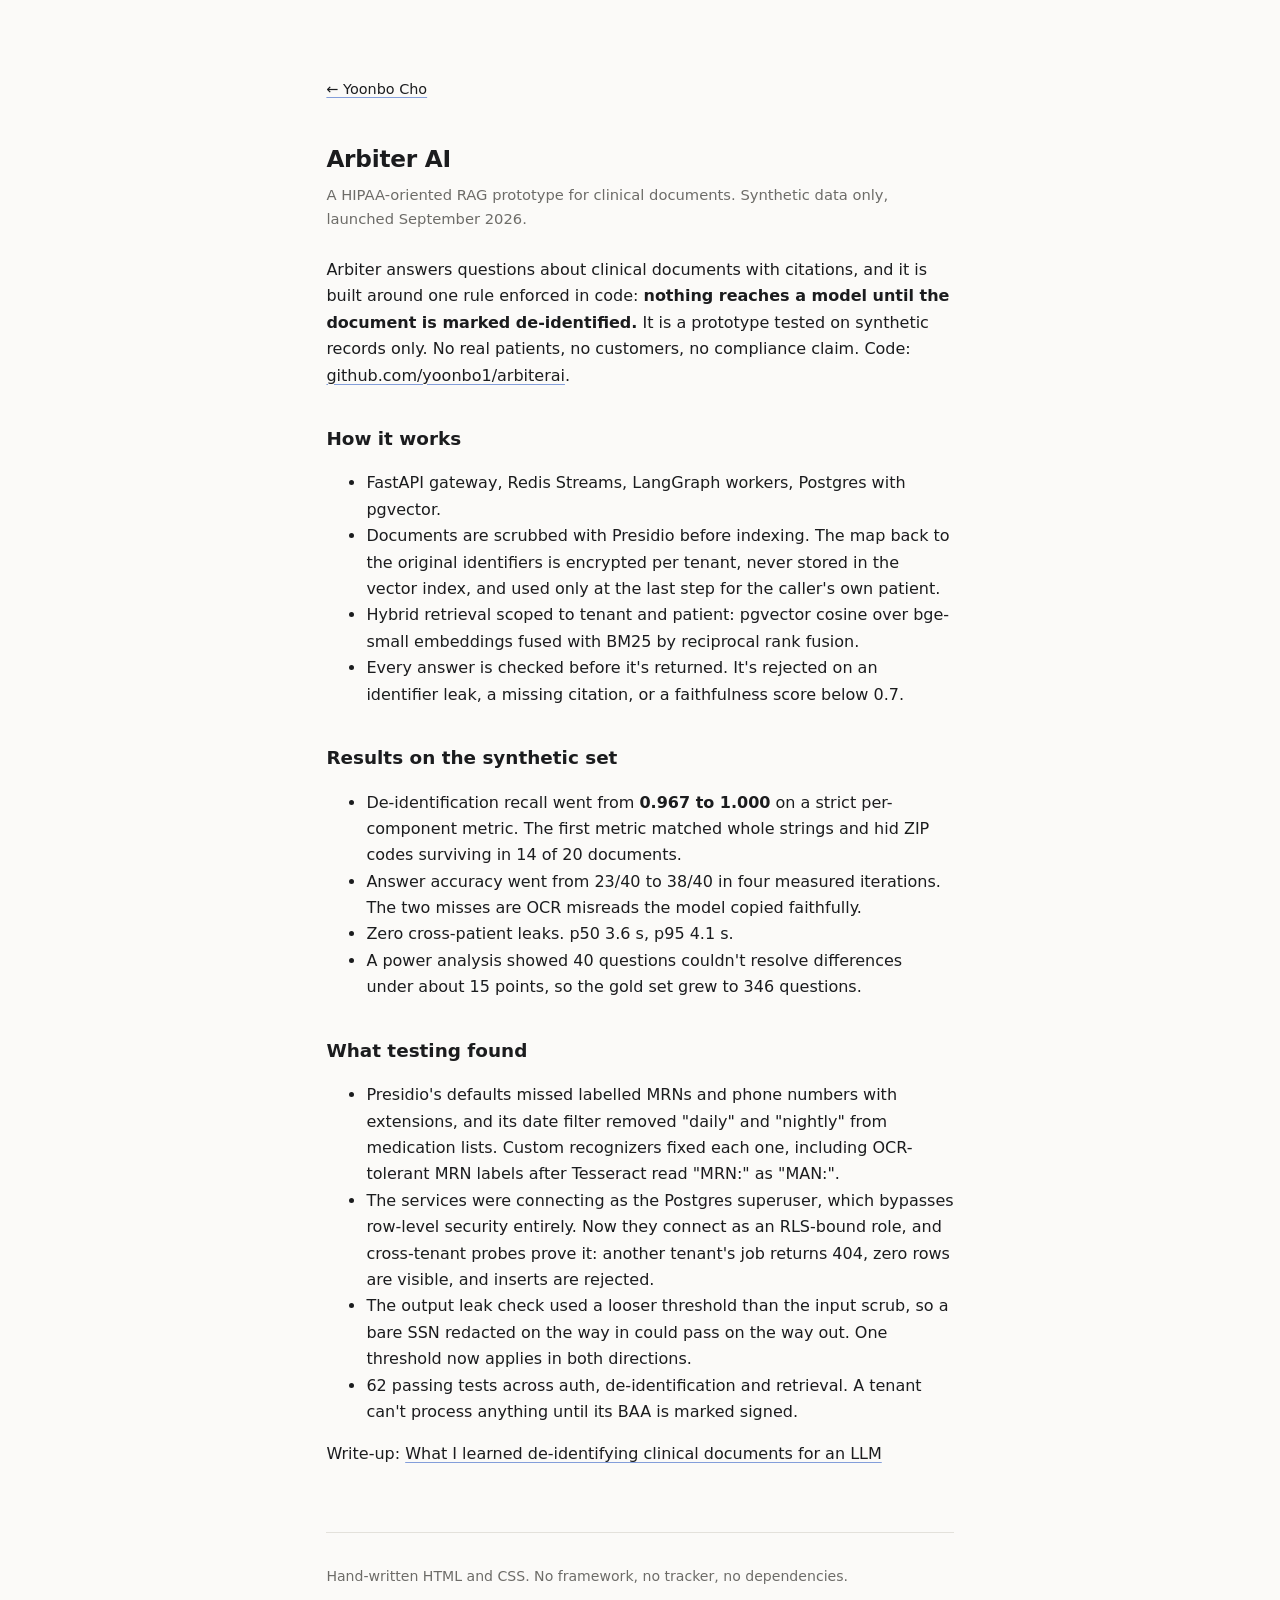
==== arbiter/index.html @ 9f5d555f "Add Arbiter and Everblue project pages" ====
<!doctype html>
<html lang="en">
<head>
<meta charset="utf-8">
<meta name="viewport" content="width=device-width, initial-scale=1">
<title>Arbiter AI — Yoonbo Cho</title>
<meta name="description" content="A HIPAA-oriented RAG prototype for clinical documents. Synthetic data only, launched September 2026.">
<link rel="canonical" href="https://yoonbo1.github.io/arbiter/">
<meta property="og:url" content="https://yoonbo1.github.io/arbiter/">
<link rel="alternate" type="application/rss+xml" title="Yoonbo Cho — writing" href="https://yoonbo1.github.io/rss.xml">
<link rel="icon" href="data:image/svg+xml,<svg xmlns='http://www.w3.org/2000/svg' viewBox='0 0 64 64'><rect width='64' height='64' rx='14' fill='%232255c4'/><text x='32' y='45' font-family='system-ui' font-size='38' font-weight='700' fill='white' text-anchor='middle'>Y</text></svg>">
<link rel="stylesheet" href="/styles.css">
</head>
<body>
<p class="crumb"><a href="/">&larr; Yoonbo Cho</a></p>
<article>
<h1>Arbiter AI</h1>
<p class="post-meta">A HIPAA-oriented RAG prototype for clinical documents. Synthetic data only, launched September 2026.</p>
<p>Arbiter answers questions about clinical documents with citations, and it is built around one rule enforced in code: <strong>nothing reaches a model until the document is marked de-identified.</strong> It is a prototype tested on synthetic records only. No real patients, no customers, no compliance claim. Code: <a href="https://github.com/yoonbo1/arbiterai">github.com/yoonbo1/arbiterai</a>.</p>
<h2>How it works</h2>
<ul><li>FastAPI gateway, Redis Streams, LangGraph workers, Postgres with pgvector.</li><li>Documents are scrubbed with Presidio before indexing. The map back to the original identifiers is encrypted per tenant, never stored in the vector index, and used only at the last step for the caller's own patient.</li><li>Hybrid retrieval scoped to tenant and patient: pgvector cosine over bge-small embeddings fused with BM25 by reciprocal rank fusion.</li><li>Every answer is checked before it's returned. It's rejected on an identifier leak, a missing citation, or a faithfulness score below 0.7.</li></ul>
<h2>Results on the synthetic set</h2>
<ul><li>De-identification recall went from <strong>0.967 to 1.000</strong> on a strict per-component metric. The first metric matched whole strings and hid ZIP codes surviving in 14 of 20 documents.</li><li>Answer accuracy went from 23/40 to 38/40 in four measured iterations. The two misses are OCR misreads the model copied faithfully.</li><li>Zero cross-patient leaks. p50 3.6 s, p95 4.1 s.</li><li>A power analysis showed 40 questions couldn't resolve differences under about 15 points, so the gold set grew to 346 questions.</li></ul>
<h2>What testing found</h2>
<ul><li>Presidio's defaults missed labelled MRNs and phone numbers with extensions, and its date filter removed "daily" and "nightly" from medication lists. Custom recognizers fixed each one, including OCR-tolerant MRN labels after Tesseract read "MRN:" as "MAN:".</li><li>The services were connecting as the Postgres superuser, which bypasses row-level security entirely. Now they connect as an RLS-bound role, and cross-tenant probes prove it: another tenant's job returns 404, zero rows are visible, and inserts are rejected.</li><li>The output leak check used a looser threshold than the input scrub, so a bare SSN redacted on the way in could pass on the way out. One threshold now applies in both directions.</li><li>62 passing tests across auth, de-identification and retrieval. A tenant can't process anything until its BAA is marked signed.</li></ul>
<p>Write-up: <a href="/writing/deidentifying-clinical-documents-for-an-llm/">What I learned de-identifying clinical documents for an LLM</a></p>
</article>
<footer>
  <p>Hand-written HTML and CSS. No framework, no tracker, no dependencies.</p>
</footer>
</body>
</html>
---- styles.css ----
/* Hand-written, no framework. Single column, text first, both color schemes. */

:root {
  --bg: #fbfaf8;
  --text: #1b1c1e;
  --muted: #6d6c68;
  --hairline: #e3e1db;
  --accent: #2255c4;
  --accent-soft: #dce6fa;
  --open: #2e8f5b;
  --code-bg: #f1efe9;
}
@media (prefers-color-scheme: dark) {
  :root {
    --bg: #111214;
    --text: #e7e5df;
    --muted: #98968f;
    --hairline: #2a2b2e;
    --accent: #92b2f2;
    --accent-soft: #1d2a45;
    --open: #57bd85;
    --code-bg: #1b1c20;
  }
}

* { box-sizing: border-box; }
html { color-scheme: light dark; }
body {
  margin: 0 auto;
  padding: 4rem 1.4rem 3rem;
  max-width: 42rem;
  background: var(--bg);
  color: var(--text);
  font: 16px/1.65 system-ui, -apple-system, "Segoe UI", sans-serif;
  -webkit-font-smoothing: antialiased;
}

h1 { font-size: 1.5rem; margin: 0 0 0.4rem; letter-spacing: -0.01em; }
.intro { margin: 0 0 1.4rem; font-size: 1.06rem; }

.status {
  display: flex;
  gap: 0.6rem;
  align-items: baseline;
  margin: 0;
  padding: 0.7rem 0.95rem;
  border: 1px solid var(--hairline);
  border-radius: 8px;
  font-size: 0.95rem;
}
.dot {
  flex: none;
  width: 0.5rem;
  height: 0.5rem;
  border-radius: 50%;
  background: var(--open);
  align-self: center;
}
.links { margin: 0.9rem 0 0; font-size: 0.95rem; }

section { margin-top: 3rem; }
h2 {
  font-size: 0.8rem;
  font-weight: 600;
  letter-spacing: 0.14em;
  text-transform: uppercase;
  color: var(--muted);
  margin: 0 0 0.8rem;
}
p { margin: 0.85rem 0; }
.meta { color: var(--muted); font-size: 0.9rem; margin-top: -0.45rem; }

a {
  color: inherit;
  text-decoration: underline;
  text-decoration-thickness: 1px;
  text-underline-offset: 3px;
  text-decoration-color: color-mix(in srgb, var(--accent) 55%, transparent);
}
a:hover { color: var(--accent); text-decoration-color: var(--accent); }
:focus-visible { outline: 2px solid var(--accent); outline-offset: 3px; border-radius: 2px; }
::selection { background: var(--accent-soft); }

.earlier { margin: 0; }
.earlier dt { font-weight: 600; margin-top: 1.1rem; }
.earlier .when { color: var(--muted); font-weight: 400; font-size: 0.9rem; margin-left: 0.4rem; }
.earlier dd { margin: 0.15rem 0 0; }

/* Writing list (homepage + /writing/) */
.posts { list-style: none; padding: 0; margin: 0; }
.posts li { margin: 1.15rem 0; }
.posts .post-meta { color: var(--muted); font-size: 0.88rem; margin-left: 0.6rem; }
.posts p { margin: 0.2rem 0 0; color: var(--muted); }

/* Article pages */
.crumb { display: inline-block; margin-bottom: 2.2rem; font-size: 0.9rem; }
article h1 { font-size: 1.45rem; margin: 0.2rem 0 0.3rem; }
article .post-meta { color: var(--muted); font-size: 0.92rem; margin: 0 0 1.6rem; }
article h2 {
  font-size: 1.15rem;
  font-weight: 650;
  letter-spacing: 0;
  text-transform: none;
  color: var(--text);
  margin: 2.2rem 0 0.6rem;
}
article h3 { font-size: 1rem; margin: 1.8rem 0 0.4rem; }

pre {
  background: var(--code-bg);
  padding: 0.9rem 1rem;
  border-radius: 8px;
  overflow-x: auto;
  font-size: 0.88rem;
  line-height: 1.55;
}
code {
  font-family: ui-monospace, SFMono-Regular, Menlo, monospace;
  font-size: 0.92em;
  background: var(--code-bg);
  padding: 0.1em 0.35em;
  border-radius: 4px;
}
pre code { background: none; padding: 0; font-size: 1em; }
blockquote {
  margin: 1rem 0;
  padding-left: 1rem;
  border-left: 3px solid var(--hairline);
  color: var(--muted);
}
hr { border: 0; border-top: 1px solid var(--hairline); margin: 2.4rem 0; }

footer {
  margin-top: 4rem;
  padding-top: 1.2rem;
  border-top: 1px solid var(--hairline);
  color: var(--muted);
  font-size: 0.88rem;
}

/* Headline numbers under the intro. Wraps to one column on a phone. */
.facts {
  list-style: none;
  padding: 0;
  margin: 1.6rem 0 0;
  display: grid;
  grid-template-columns: repeat(auto-fit, minmax(11rem, 1fr));
  gap: 0.8rem;
}
.facts li {
  padding: 0.8rem 0.95rem;
  border: 1px solid var(--hairline);
  border-radius: 8px;
}
.facts strong { display: block; font-size: 1.25rem; letter-spacing: -0.01em; color: var(--accent); }
.facts span { display: block; color: var(--muted); font-size: 0.86rem; line-height: 1.45; margin-top: 0.15rem; }
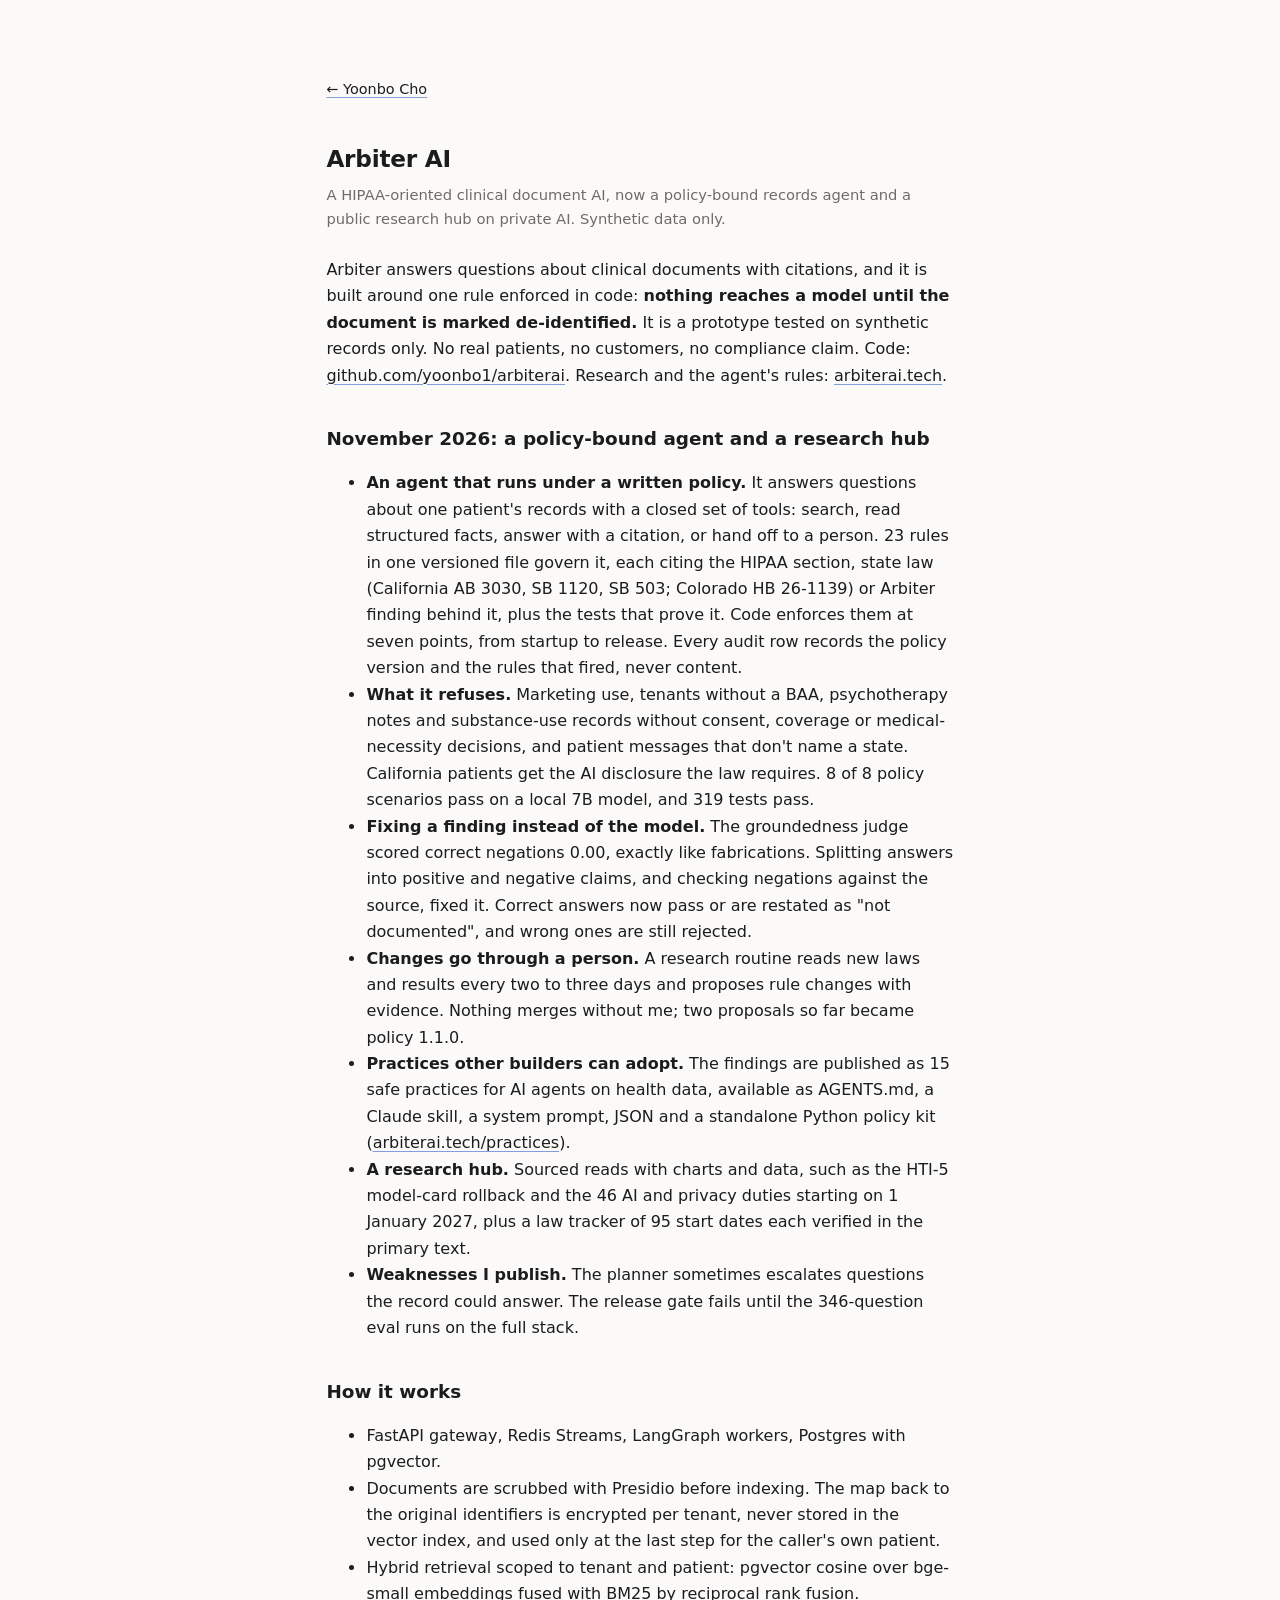
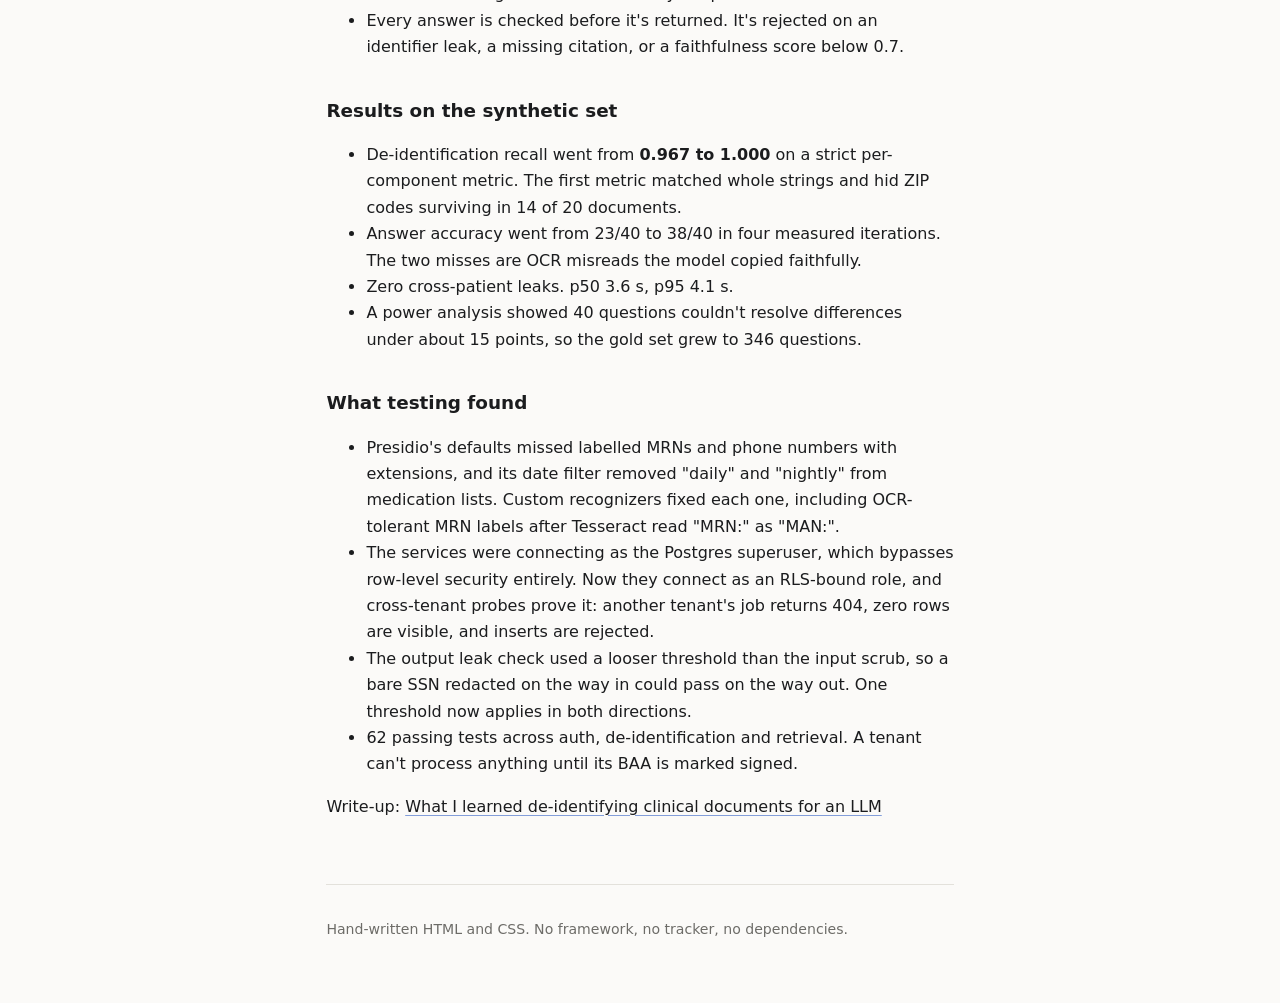
==== commit b534e3bd: "Arbiter: policy-bound agent, research hub, practices" ====
--- a/arbiter/index.html
+++ b/arbiter/index.html
@@ -4,10 +4,17 @@
 <meta charset="utf-8">
 <meta name="viewport" content="width=device-width, initial-scale=1">
 <title>Arbiter AI — Yoonbo Cho</title>
-<meta name="description" content="A HIPAA-oriented RAG prototype for clinical documents. Synthetic data only, launched September 2026.">
-<link rel="canonical" href="https://yoonbo1.github.io/arbiter/">
-<meta property="og:url" content="https://yoonbo1.github.io/arbiter/">
-<link rel="alternate" type="application/rss+xml" title="Yoonbo Cho — writing" href="https://yoonbo1.github.io/rss.xml">
+<meta name="description" content="A HIPAA-oriented clinical document AI, now a policy-bound records agent and a public research hub on private AI. Synthetic data only.">
+<meta property="og:title" content="Arbiter AI — Yoonbo Cho">
+<meta property="og:description" content="A HIPAA-oriented clinical document AI, now a policy-bound records agent and a public research hub on private AI. Synthetic data only.">
+<meta property="og:type" content="article">
+<link rel="canonical" href="https://yoonbocho.com/arbiter/">
+<meta property="og:url" content="https://yoonbocho.com/arbiter/">
+<meta property="og:image" content="https://yoonbocho.com/og/arbiter.png">
+<meta property="og:image:width" content="1200">
+<meta property="og:image:height" content="627">
+<meta name="twitter:card" content="summary_large_image">
+<link rel="alternate" type="application/rss+xml" title="Yoonbo Cho — writing" href="https://yoonbocho.com/rss.xml">
 <link rel="icon" href="data:image/svg+xml,<svg xmlns='http://www.w3.org/2000/svg' viewBox='0 0 64 64'><rect width='64' height='64' rx='14' fill='%232255c4'/><text x='32' y='45' font-family='system-ui' font-size='38' font-weight='700' fill='white' text-anchor='middle'>Y</text></svg>">
 <link rel="stylesheet" href="/styles.css">
 </head>
@@ -15,8 +22,10 @@
 <p class="crumb"><a href="/">&larr; Yoonbo Cho</a></p>
 <article>
 <h1>Arbiter AI</h1>
-<p class="post-meta">A HIPAA-oriented RAG prototype for clinical documents. Synthetic data only, launched September 2026.</p>
-<p>Arbiter answers questions about clinical documents with citations, and it is built around one rule enforced in code: <strong>nothing reaches a model until the document is marked de-identified.</strong> It is a prototype tested on synthetic records only. No real patients, no customers, no compliance claim. Code: <a href="https://github.com/yoonbo1/arbiterai">github.com/yoonbo1/arbiterai</a>.</p>
+<p class="post-meta">A HIPAA-oriented clinical document AI, now a policy-bound records agent and a public research hub on private AI. Synthetic data only.</p>
+<p>Arbiter answers questions about clinical documents with citations, and it is built around one rule enforced in code: <strong>nothing reaches a model until the document is marked de-identified.</strong> It is a prototype tested on synthetic records only. No real patients, no customers, no compliance claim. Code: <a href="https://github.com/yoonbo1/arbiterai">github.com/yoonbo1/arbiterai</a>. Research and the agent's rules: <a href="https://www.arbiterai.tech">arbiterai.tech</a>.</p>
+<h2>November 2026: a policy-bound agent and a research hub</h2>
+<ul><li><strong>An agent that runs under a written policy.</strong> It answers questions about one patient's records with a closed set of tools: search, read structured facts, answer with a citation, or hand off to a person. 23 rules in one versioned file govern it, each citing the HIPAA section, state law (California AB 3030, SB 1120, SB 503; Colorado HB 26-1139) or Arbiter finding behind it, plus the tests that prove it. Code enforces them at seven points, from startup to release. Every audit row records the policy version and the rules that fired, never content.</li><li><strong>What it refuses.</strong> Marketing use, tenants without a BAA, psychotherapy notes and substance-use records without consent, coverage or medical-necessity decisions, and patient messages that don't name a state. California patients get the AI disclosure the law requires. 8 of 8 policy scenarios pass on a local 7B model, and 319 tests pass.</li><li><strong>Fixing a finding instead of the model.</strong> The groundedness judge scored correct negations 0.00, exactly like fabrications. Splitting answers into positive and negative claims, and checking negations against the source, fixed it. Correct answers now pass or are restated as "not documented", and wrong ones are still rejected.</li><li><strong>Changes go through a person.</strong> A research routine reads new laws and results every two to three days and proposes rule changes with evidence. Nothing merges without me; two proposals so far became policy 1.1.0.</li><li><strong>Practices other builders can adopt.</strong> The findings are published as 15 safe practices for AI agents on health data, available as AGENTS.md, a Claude skill, a system prompt, JSON and a standalone Python policy kit (<a href="https://www.arbiterai.tech/practices.html">arbiterai.tech/practices</a>).</li><li><strong>A research hub.</strong> Sourced reads with charts and data, such as the HTI-5 model-card rollback and the 46 AI and privacy duties starting on 1 January 2027, plus a law tracker of 95 start dates each verified in the primary text.</li><li><strong>Weaknesses I publish.</strong> The planner sometimes escalates questions the record could answer. The release gate fails until the 346-question eval runs on the full stack.</li></ul>
 <h2>How it works</h2>
 <ul><li>FastAPI gateway, Redis Streams, LangGraph workers, Postgres with pgvector.</li><li>Documents are scrubbed with Presidio before indexing. The map back to the original identifiers is encrypted per tenant, never stored in the vector index, and used only at the last step for the caller's own patient.</li><li>Hybrid retrieval scoped to tenant and patient: pgvector cosine over bge-small embeddings fused with BM25 by reciprocal rank fusion.</li><li>Every answer is checked before it's returned. It's rejected on an identifier leak, a missing citation, or a faithfulness score below 0.7.</li></ul>
 <h2>Results on the synthetic set</h2>
